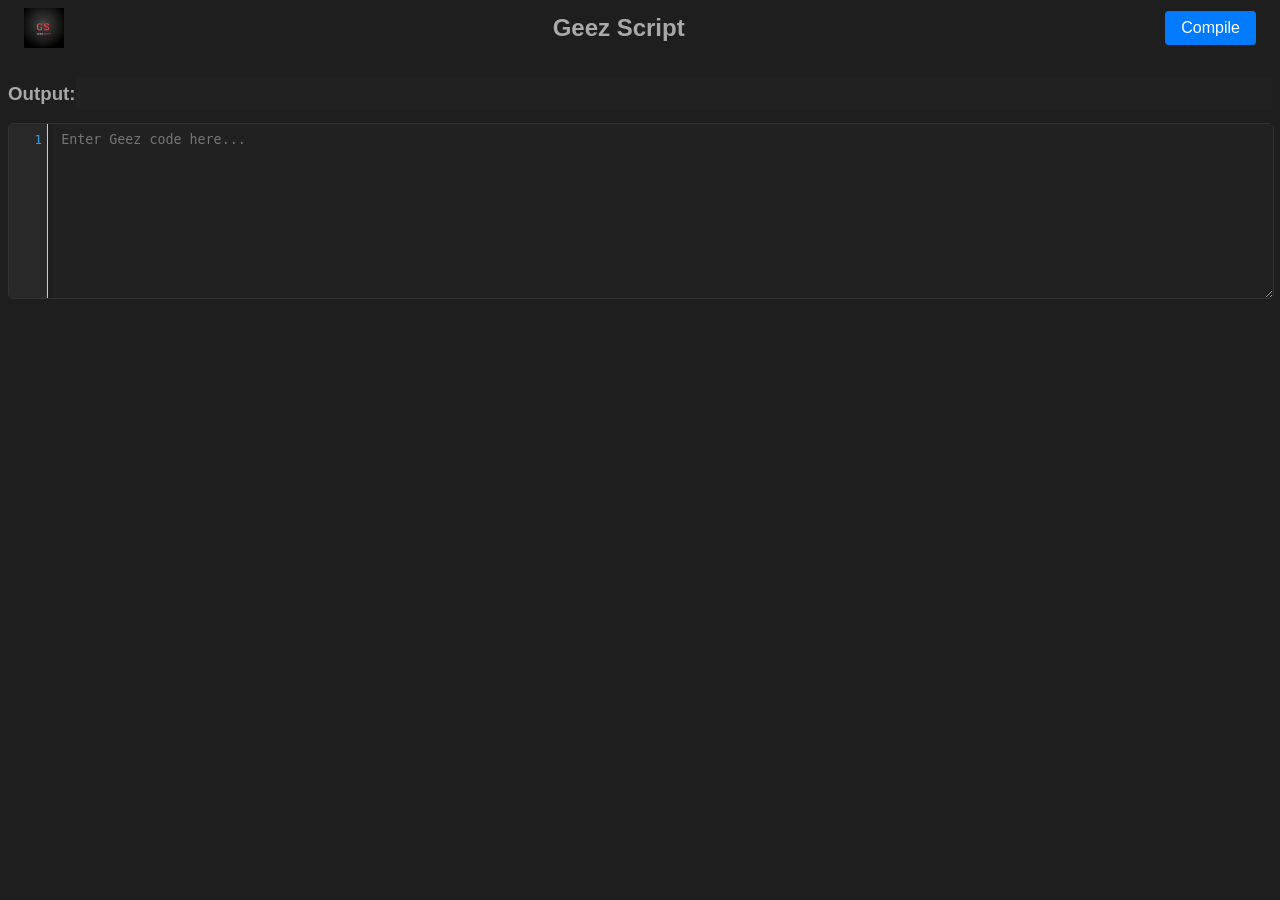
==== index.html @ 40fa7af3 "Add files via upload" ====
<!DOCTYPE html>
<html lang="en">
<head>
    <meta charset="UTF-8">
    <meta name="viewport" content="width=device-width, initial-scale=1.0">
    <title>Document</title>

    <style>
#output{
    width: 100%;
}


#line-numbers {
    padding: 8px 10px;
    display: flex;
    flex-direction: column;
    justify-content: flex-start;
    align-items: flex-end;
    border-right: 1px solid #ccc;
    background: #f7f7f7;
    white-space: pre-wrap;
    color: #3498db;
    box-sizing: border-box;
    font-family: monospace;
    line-height: 1.2;
}

#input {
    width: 100%;
    min-height: 100px; /* Increased for better visibility */
    resize: vertical; /* Allow vertical resizing */
    background: transparent;
    border: none;
    outline: none;
    color: black;
    caret-color: black;
    white-space: pre-wrap;
    font-family: monospace;
    overflow-y: hidden;
    padding: 8px;
    box-sizing: border-box;
    line-height: 1.18;
}

#line-numbers span {
    display: block;
    padding: 0;
    margin: 0;
}
.pre{
            display: none;
        }











        body {
            font-family: sans-serif;
            background-color: #1E1E1E; /* Dark background */
            color: #A9A9A9; /* Light gray text */
        }

        .code-container {
            border: 1px solid #333; /* Dark gray border */
            border-radius: 5px;
            width: 100%;
            display: flex;
            flex-direction: row;
        }

        #line-numbers {
            background-color: #282828; /* Darker gray for line numbers */
            color: #3498db; /* Lighter gray for line numbers */
            width: 40px;
            padding-right: 5px;
            text-align: right;
            margin-right: 5px;
        }

        #input {
            background-color: #212121; /* Dark gray for textarea */
            color: #A9A9A9; /* Light gray text */
            border: none;
            resize: vertical;
            width: 100%; 
            color: #3498db;
            caret-color: white;
        }

        button {
            background-color: #3498db; /* Blue button */
            color: white;
            border: none;
            padding: 10px 20px;
            border-radius: 3px;
            cursor: pointer;
        }

        #message {
            color: #FF5733; /* Red for error messages */
            margin-top: 10px;
        }

        pre {
            background-color: #212121; /* Dark gray for output */
            color: #A9A9A9; /* Light gray text */
            padding: 10px;
            border-radius: 3px;
            overflow-x: auto;
        }
.cont{
    display: flex;
}
.navbar {
    display: flex;
    justify-content: space-between;
    align-items: center;
    padding: 0 1rem;
     /* Example background color */
}

.logo,
h1 {
    display: flex;
    align-items: center;
}

.logo img {
    height: 40px; /* Adjust as needed */
    margin-right: 0.5rem; /* Space between the logo and text */
}

h1 {
    font-size: 1.5rem;
    margin: 0;
}

button {
    padding: 0.5rem 1rem;
    font-size: 1rem;
    cursor: pointer;
    background-color: #007BFF; /* Example button color */
    color: #fff;
    border: none;
    border-radius: 4px;
}

@media (max-width: 768px) {
    .navbar {
        padding: 0 0.5rem;
    }

    button {
        font-size: 0.9rem;
        padding: 0.4rem 0.8rem;
    }
}

    </style>
     
  
   
</head>
<div class="containerjs" style="display: none;">
        
    <pre class="pre" id="compiledCode"></pre>
</div>
<body>

    
</head>
<body>

    <nav class="navbar">
        
            <a href="#" class="logo">
                <img src="Gemini_Generated_Image_gel2zpgel2zpgel2.jpg" alt="Geez Script Logo">
            </a>
            <h1>Geez Script</h1>
            <button id="compile" onclick="compileCode()">Compile</button>
        
    </nav>

    
   

  
   <p id="message"></p>

   <!-- Display the compiled JavaScript code -->
  

   <!-- Display the output of the compiled code -->
  <div class="cont"> <h3>Output:</h3>
    <pre id="output"></pre>
</div>

    <!-- Container for line numbers and textarea -->
    <div class="code-container" style="flex-direction: row;display: flex;">
        <div id="line-numbers" class="line-numbers">1</div>
        <textarea id="input" rows="10" cols="50" placeholder="Enter Geez code here..." oninput="updateCode()"></textarea>
    </div>
    <br>

 
        <script>
            

    
    
    
                    const updateCode = () => {
    
                        const input = document.getElementById('input');
    
                        const code = input.value;
    
            
    
                        // Get the current caret position
    
                        const caretPos = input.selectionStart;
    
            
    
                        // Split the code into lines
    
                        const lines = code.split('\n');
    
            
    
                        // Get the current line
    
                        const currentLine = lines[lines.length - 1];
    
            
    
                        // Update the line numbers
    
                        updateLineNumbers();
    
            
    
                        // Restore the caret position
    
                        input.selectionStart = caretPos;
    
                    };
    
            
    
                    const updateLineNumbers = () => {
    
                        const textarea = document.getElementById('input');
    
                        const lineNumbers = document.getElementById('line-numbers');
    
            
    
                        const lines = textarea.value.split('\n').length;
    
                        lineNumbers.innerHTML = Array.from({ length: lines }, (_, i) => i + 1).join('<br>');
    
                    };
    
            
    
                    // Initialize line numbers on page load
    
                    window.onload = () => {
    
                        updateLineNumbers();
    
                    };


        </script>
        <script src="script.js"></script>
</body>
</html>
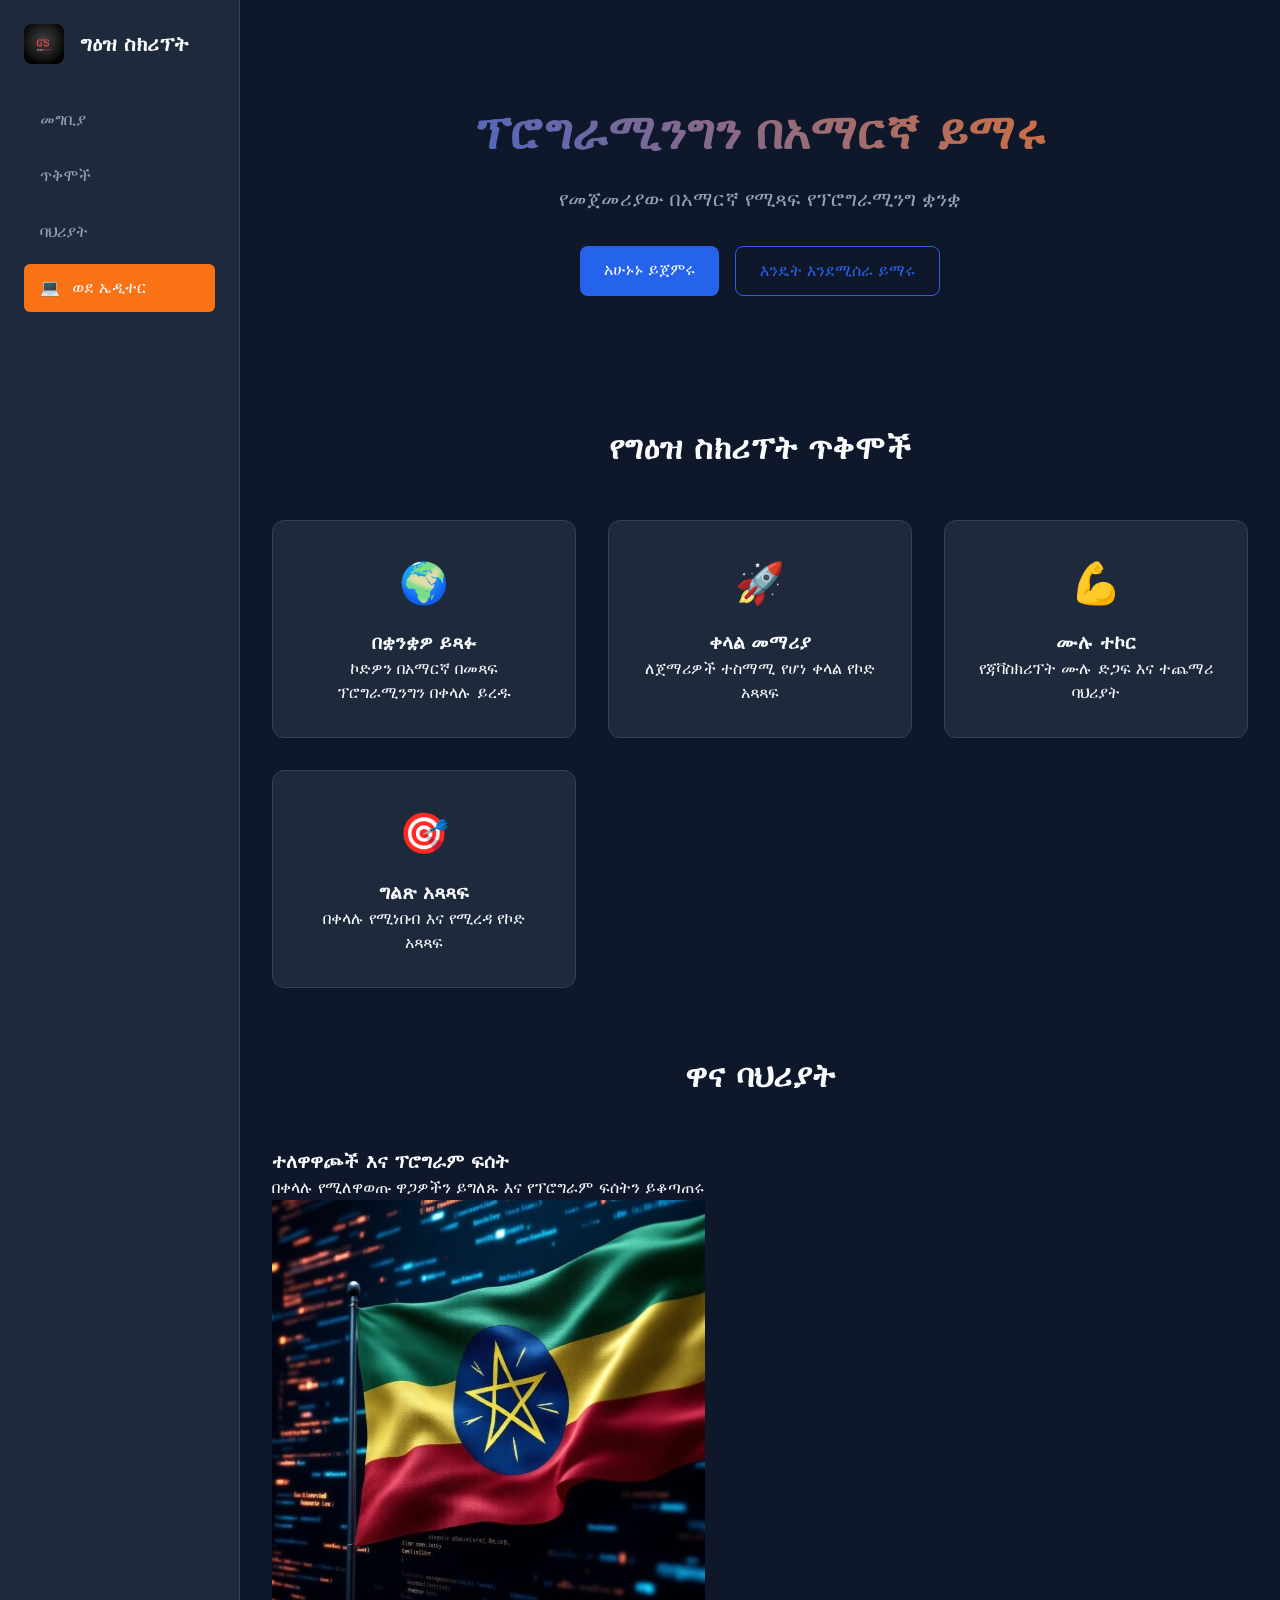
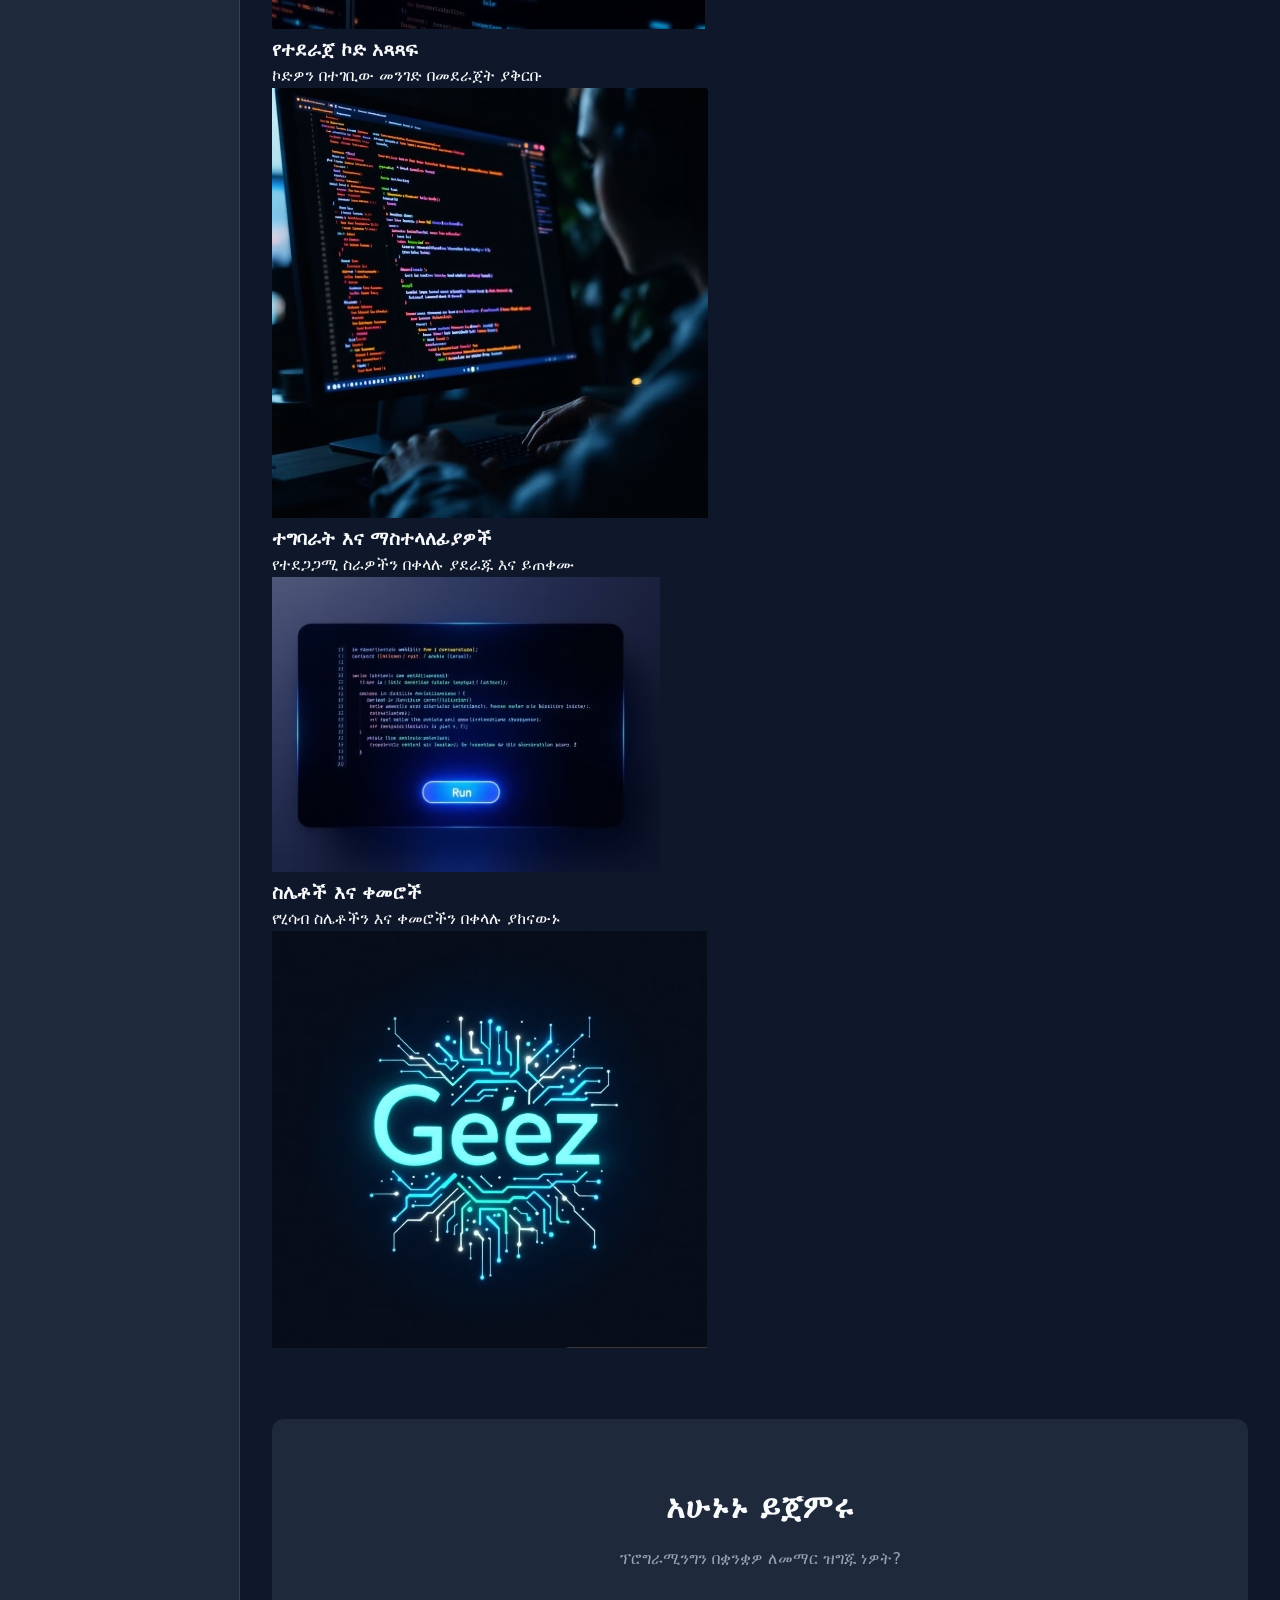
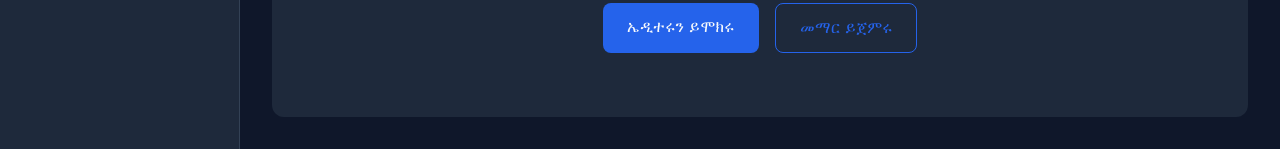
==== commit e1f62213: "Add files via upload" ====
--- a/index.html
+++ b/index.html
@@ -1,288 +1,130 @@
-<!DOCTYPE html>
-<html lang="en">
-<head>
-    <meta charset="UTF-8">
-    <meta name="viewport" content="width=device-width, initial-scale=1.0">
-    <title>Document</title>
-
-    <style>
-#output{
-    width: 100%;
-}
-
-
-#line-numbers {
-    padding: 8px 10px;
-    display: flex;
-    flex-direction: column;
-    justify-content: flex-start;
-    align-items: flex-end;
-    border-right: 1px solid #ccc;
-    background: #f7f7f7;
-    white-space: pre-wrap;
-    color: #3498db;
-    box-sizing: border-box;
-    font-family: monospace;
-    line-height: 1.2;
-}
-
-#input {
-    width: 100%;
-    min-height: 100px; /* Increased for better visibility */
-    resize: vertical; /* Allow vertical resizing */
-    background: transparent;
-    border: none;
-    outline: none;
-    color: black;
-    caret-color: black;
-    white-space: pre-wrap;
-    font-family: monospace;
-    overflow-y: hidden;
-    padding: 8px;
-    box-sizing: border-box;
-    line-height: 1.18;
-}
-
-#line-numbers span {
-    display: block;
-    padding: 0;
-    margin: 0;
-}
-.pre{
-            display: none;
-        }
-
-
-
-
-
-
-
-
-
-
-
-        body {
-            font-family: sans-serif;
-            background-color: #1E1E1E; /* Dark background */
-            color: #A9A9A9; /* Light gray text */
-        }
-
-        .code-container {
-            border: 1px solid #333; /* Dark gray border */
-            border-radius: 5px;
-            width: 100%;
-            display: flex;
-            flex-direction: row;
-        }
-
-        #line-numbers {
-            background-color: #282828; /* Darker gray for line numbers */
-            color: #3498db; /* Lighter gray for line numbers */
-            width: 40px;
-            padding-right: 5px;
-            text-align: right;
-            margin-right: 5px;
-        }
-
-        #input {
-            background-color: #212121; /* Dark gray for textarea */
-            color: #A9A9A9; /* Light gray text */
-            border: none;
-            resize: vertical;
-            width: 100%; 
-            color: #3498db;
-            caret-color: white;
-        }
-
-        button {
-            background-color: #3498db; /* Blue button */
-            color: white;
-            border: none;
-            padding: 10px 20px;
-            border-radius: 3px;
-            cursor: pointer;
-        }
-
-        #message {
-            color: #FF5733; /* Red for error messages */
-            margin-top: 10px;
-        }
-
-        pre {
-            background-color: #212121; /* Dark gray for output */
-            color: #A9A9A9; /* Light gray text */
-            padding: 10px;
-            border-radius: 3px;
-            overflow-x: auto;
-        }
-.cont{
-    display: flex;
-}
-.navbar {
-    display: flex;
-    justify-content: space-between;
-    align-items: center;
-    padding: 0 1rem;
-     /* Example background color */
-}
-
-.logo,
-h1 {
-    display: flex;
-    align-items: center;
-}
-
-.logo img {
-    height: 40px; /* Adjust as needed */
-    margin-right: 0.5rem; /* Space between the logo and text */
-}
-
-h1 {
-    font-size: 1.5rem;
-    margin: 0;
-}
-
-button {
-    padding: 0.5rem 1rem;
-    font-size: 1rem;
-    cursor: pointer;
-    background-color: #007BFF; /* Example button color */
-    color: #fff;
-    border: none;
-    border-radius: 4px;
-}
-
-@media (max-width: 768px) {
-    .navbar {
-        padding: 0 0.5rem;
-    }
-
-    button {
-        font-size: 0.9rem;
-        padding: 0.4rem 0.8rem;
-    }
-}
-
-    </style>
-     
-  
-   
-</head>
-<div class="containerjs" style="display: none;">
-        
-    <pre class="pre" id="compiledCode"></pre>
-</div>
-<body>
-
-    
-</head>
-<body>
-
-    <nav class="navbar">
-        
-            <a href="#" class="logo">
-                <img src="Gemini_Generated_Image_gel2zpgel2zpgel2.jpg" alt="Geez Script Logo">
-            </a>
-            <h1>Geez Script</h1>
-            <button id="compile" onclick="compileCode()">Compile</button>
-        
-    </nav>
-
-    
-   
-
-  
-   <p id="message"></p>
-
-   <!-- Display the compiled JavaScript code -->
-  
-
-   <!-- Display the output of the compiled code -->
-  <div class="cont"> <h3>Output:</h3>
-    <pre id="output"></pre>
-</div>
-
-    <!-- Container for line numbers and textarea -->
-    <div class="code-container" style="flex-direction: row;display: flex;">
-        <div id="line-numbers" class="line-numbers">1</div>
-        <textarea id="input" rows="10" cols="50" placeholder="Enter Geez code here..." oninput="updateCode()"></textarea>
-    </div>
-    <br>
-
- 
-        <script>
-            
-
-    
-    
-    
-                    const updateCode = () => {
-    
-                        const input = document.getElementById('input');
-    
-                        const code = input.value;
-    
-            
-    
-                        // Get the current caret position
-    
-                        const caretPos = input.selectionStart;
-    
-            
-    
-                        // Split the code into lines
-    
-                        const lines = code.split('\n');
-    
-            
-    
-                        // Get the current line
-    
-                        const currentLine = lines[lines.length - 1];
-    
-            
-    
-                        // Update the line numbers
-    
-                        updateLineNumbers();
-    
-            
-    
-                        // Restore the caret position
-    
-                        input.selectionStart = caretPos;
-    
-                    };
-    
-            
-    
-                    const updateLineNumbers = () => {
-    
-                        const textarea = document.getElementById('input');
-    
-                        const lineNumbers = document.getElementById('line-numbers');
-    
-            
-    
-                        const lines = textarea.value.split('\n').length;
-    
-                        lineNumbers.innerHTML = Array.from({ length: lines }, (_, i) => i + 1).join('<br>');
-    
-                    };
-    
-            
-    
-                    // Initialize line numbers on page load
-    
-                    window.onload = () => {
-    
-                        updateLineNumbers();
-    
-                    };
-
-
-        </script>
-        <script src="script.js"></script>
-</body>
-</html>+<!DOCTYPE html>
+<html lang="am">
+<head>
+    <meta charset="UTF-8">
+    <meta name="viewport" content="width=device-width, initial-scale=1.0">
+    <title>ግዕዝ ስክሪፕት - የፕሮግራሚንግ ቋንቋ</title>
+    <link rel="stylesheet" href="style.css">
+</head>
+<body>
+    <div class="app-container">
+        <!-- Sidebar -->
+        <aside class="sidebar">
+            <div class="logo-container">
+                <img src="Gemini_Generated_Image_gel2zpgel2zpgel2.jpg" alt="Geez Script Logo">
+                <h1>ግዕዝ ስክሪፕት</h1>
+            </div>
+            <nav class="nav-menu">
+                <a href="#intro" class="nav-item">መግቢያ</a>
+                <a href="#benefits" class="nav-item">ጥቅሞች</a>
+                <a href="#features" class="nav-item">ባህሪያት</a>
+                <a href="editor.html" class="nav-item editor-link">
+                    <span>💻</span> ወደ ኤዲተር
+                </a>
+            </nav>
+        </aside>
+
+        <!-- Main Content -->
+        <main class="landing-content">
+            <!-- Hero Section -->
+            <section id="intro" class="hero-section">
+                <div class="hero-content">
+                    <h1 class="hero-title">ፕሮግራሚንግን በአማርኛ ይማሩ</h1>
+                    <p class="hero-subtitle">የመጀመሪያው በአማርኛ የሚጻፍ የፕሮግራሚንግ ቋንቋ</p>
+                    <div class="hero-actions">
+                        <a href="editor.html" class="primary-btn">አሁኑኑ ይጀምሩ</a>
+                        <a href="tutorial.html" class="secondary-btn">እንዴት እንደሚሰራ ይማሩ</a>
+                    </div>
+                </div>
+            </section>
+
+            <!-- Benefits Section -->
+            <section id="benefits" class="benefits-section">
+                <h2 class="section-title">የግዕዝ ስክሪፕት ጥቅሞች</h2>
+                <div class="benefits-grid">
+                    <div class="benefit-card">
+                        <span class="benefit-icon">🌍</span>
+                        <h3>በቋንቋዎ ይጻፉ</h3>
+                        <p>ኮድዎን በአማርኛ በመጻፍ ፕሮግራሚንግን በቀላሉ ይረዱ</p>
+                    </div>
+                    <div class="benefit-card">
+                        <span class="benefit-icon">🚀</span>
+                        <h3>ቀላል መማሪያ</h3>
+                        <p>ለጀማሪዎች ተስማሚ የሆነ ቀላል የኮድ አጻጻፍ</p>
+                    </div>
+                    <div class="benefit-card">
+                        <span class="benefit-icon">💪</span>
+                        <h3>ሙሉ ተኮር</h3>
+                        <p>የጃቫስክሪፕት ሙሉ ድጋፍ እና ተጨማሪ ባህሪያት</p>
+                    </div>
+                    <div class="benefit-card">
+                        <span class="benefit-icon">🎯</span>
+                        <h3>ግልጽ አጻጻፍ</h3>
+                        <p>በቀላሉ የሚነበብ እና የሚረዳ የኮድ አጻጻፍ</p>
+                    </div>
+                </div>
+            </section>
+
+            <!-- Features Section -->
+            <section id="features" class="features-section">
+                <h2 class="section-title">ዋና ባህሪያት</h2>
+                <div class="features-showcase">
+                    <!-- Feature 1: Code Editor -->
+                    <div class="feature-item">
+                        <div class="feature-content">
+                            <h3>ተለዋዋጮች እና ፕሮግራም ፍሰት</h3>
+                            <p>በቀላሉ የሚለዋወጡ ዋጋዎችን ይግለጹ እና የፕሮግራም ፍሰትን ይቆጣጠሩ</p>
+                        </div>
+                        <div class="feature-image">
+                            <img src="Screenshot_8-4-2025_5228_gamma.app.jpeg" alt="Code Editor Screenshot" loading="lazy">
+                        </div>
+                    </div>
+
+                    <!-- Feature 2: Variables and Functions -->
+                    <div class="feature-item reverse">
+                        <div class="feature-content">
+                            <h3>የተደራጀ ኮድ አጻጻፍ</h3>
+                            <p>ኮድዎን በተገቢው መንገድ በመደራጀት ያቅርቡ</p>
+                        </div>
+                        <div class="feature-image">
+                            <img src="Screenshot_8-4-2025_52317_gamma.app.jpeg" alt="Variables and Functions Screenshot" loading="lazy">
+                        </div>
+                    </div>
+
+                    <!-- Feature 3: Control Flow -->
+                    <div class="feature-item">
+                        <div class="feature-content">
+                            <h3>ተግባራት እና ማስተላለፊያዎች</h3>
+                            <p>የተደጋጋሚ ስራዎችን በቀላሉ ያደራጁ እና ይጠቀሙ</p>
+                        </div>
+                        <div class="feature-image">
+                            <img src="Screenshot_8-4-2025_52451_gamma.app.jpeg" alt="Control Flow Screenshot" loading="lazy">
+                        </div>
+                    </div>
+
+                    <!-- Feature 4: Math Operations -->
+                    <div class="feature-item reverse">
+                        <div class="feature-content">
+                            <h3>ስሌቶች እና ቀመሮች</h3>
+                            <p>የሂሳብ ስሌቶችን እና ቀመሮችን በቀላሉ ያከናውኑ</p>
+                        </div>
+                        <div class="feature-image">
+                            <img src="Screenshot_8-4-2025_52912_gamma.app.jpeg" alt="Math Operations Screenshot" loading="lazy">
+                        </div>
+                    </div>
+                </div>
+            </section>
+
+            <!-- Call to Action -->
+            <section class="cta-section">
+                <h2>አሁኑኑ ይጀምሩ</h2>
+                <p>ፕሮግራሚንግን በቋንቋዎ ለመማር ዝግጁ ነዎት?</p>
+                <div class="cta-buttons">
+                    <a href="editor.html" class="primary-btn">ኤዲተሩን ይሞክሩ</a>
+                    <a href="tutorial.html" class="secondary-btn">መማር ይጀምሩ</a>
+                </div>
+            </section>
+        </main>
+    </div>
+</body>
+</html>
--- a/style.css
+++ b/style.css
@@ -0,0 +1,616 @@
+:root {
+    --primary: #2563eb;
+    --primary-dark: #1d4ed8;
+    --surface: #1e293b;
+    --surface-dark: #0f172a;
+    --text: #f8fafc;
+    --text-muted: #94a3b8;
+    --border: #334155;
+    --accent: #f97316;
+    --error: #ef4444;
+    --success: #22c55e;
+}
+
+* {
+    margin: 0;
+    padding: 0;
+    box-sizing: border-box;
+}
+
+body {
+    font-family: system-ui, -apple-system, sans-serif;
+    background-color: var(--surface-dark);
+    color: var(--text);
+    line-height: 1.5;
+}
+
+.app-container {
+    display: flex;
+    min-height: 100vh;
+}
+
+/* Sidebar */
+.sidebar {
+    width: 240px;
+    background-color: var(--surface);
+    padding: 1.5rem;
+    border-right: 1px solid var(--border);
+}
+
+.logo-container {
+    display: flex;
+    align-items: center;
+    gap: 1rem;
+    margin-bottom: 2rem;
+}
+
+.logo-container img {
+    width: 40px;
+    height: 40px;
+    border-radius: 8px;
+}
+
+.logo-container h1 {
+    font-size: 1.25rem;
+    font-weight: 600;
+}
+
+.nav-menu {
+    display: flex;
+    flex-direction: column;
+    gap: 0.5rem;
+}
+
+.nav-link {
+    display: flex;
+    align-items: center;
+    gap: 0.75rem;
+    padding: 0.75rem 1rem;
+    color: var(--text-muted);
+    text-decoration: none;
+    border-radius: 6px;
+    transition: all 0.2s;
+}
+
+.nav-link:hover, .nav-link.active {
+    background-color: var(--primary);
+    color: var(--text);
+}
+
+/* Main Content */
+.main-content {
+    flex: 1;
+    padding: 2rem;
+    overflow-y: auto;
+}
+
+.editor-header {
+    display: flex;
+    justify-content: space-between;
+    align-items: center;
+    margin-bottom: 1.5rem;
+}
+
+.file-info {
+    display: flex;
+    flex-direction: column;
+}
+
+.file-name {
+    font-size: 1.25rem;
+    font-weight: 600;
+}
+
+.file-type {
+    color: var(--text-muted);
+    font-size: 0.875rem;
+}
+
+/* Buttons */
+.editor-actions {
+    display: flex;
+    gap: 1rem;
+}
+
+.action-btn {
+    display: flex;
+    align-items: center;
+    gap: 0.5rem;
+    padding: 0.75rem 1.25rem;
+    border: 1px solid var(--border);
+    background: transparent;
+    color: var(--text);
+    border-radius: 6px;
+    cursor: pointer;
+    transition: all 0.2s;
+    font-size: 0.9rem;
+}
+
+.action-btn:hover {
+    background-color: var(--surface);
+}
+
+.action-btn.primary {
+    background-color: var(--primary);
+    border-color: var(--primary);
+}
+
+.action-btn.primary:hover {
+    background-color: var(--primary-dark);
+}
+
+.action-btn.secondary {
+    background-color: var(--accent);
+    border-color: var(--accent);
+}
+
+.action-btn.secondary:hover {
+    opacity: 0.9;
+}
+
+/* Workspace Layout */
+.workspace {
+    display: grid;
+    grid-template-columns: 1fr;
+    gap: 1.5rem;
+}
+
+/* Code Editor */
+.editor-section {
+    background-color: var(--surface);
+    border-radius: 8px;
+    border: 1px solid var(--border);
+    overflow: hidden;
+}
+
+.code-editor {
+    position: relative;
+    height: 400px;
+}
+
+.line-numbers {
+    position: absolute;
+    left: 0;
+    top: 0;
+    height: 100%;
+    width: 50px;
+    background-color: var(--surface-dark);
+    border-right: 1px solid var(--border);
+    color: var(--text-muted);
+    text-align: right;
+    padding: 1rem 0.5rem;
+    -webkit-user-select: none;
+    user-select: none;
+    font-family: 'Fira Code', monospace;
+    font-size: 0.9rem;
+}
+
+#input {
+    position: absolute;
+    left: 50px;
+    top: 0;
+    width: calc(100% - 50px);
+    height: 100%;
+    padding: 1rem;
+    background-color: var(--surface);
+    color: var(--text);
+    border: none;
+    font-family: 'Fira Code', monospace;
+    font-size: 0.9rem;
+    line-height: 1.6;
+    resize: none;
+    outline: none;
+}
+
+/* Output Section */
+.output-section > * {
+    margin-bottom: 1.5rem;
+}
+
+.output-section > *:last-child {
+    margin-bottom: 0;
+}
+
+.output-container, .compiled-code {
+    background-color: var(--surface);
+    border-radius: 8px;
+    border: 1px solid var(--border);
+    overflow: hidden;
+}
+
+.output-header, .code-header {
+    display: flex;
+    justify-content: space-between;
+    align-items: center;
+    padding: 1rem;
+    background-color: var(--surface-dark);
+    border-bottom: 1px solid var(--border);
+}
+
+.status-message {
+    font-size: 0.875rem;
+    color: var(--success);
+}
+
+.status-message.error {
+    color: var(--error);
+}
+
+.output-content, .compiled-content {
+    padding: 1rem;
+    min-height: 100px;
+    max-height: 200px;
+    overflow-y: auto;
+    font-family: 'Fira Code', monospace;
+    font-size: 0.9rem;
+    color: var(--text);
+    background-color: var(--surface);
+}
+
+.toggle-btn {
+    padding: 0.5rem 1rem;
+    background-color: var(--surface);
+    border: 1px solid var(--border);
+    color: var(--text);
+    border-radius: 4px;
+    cursor: pointer;
+    font-size: 0.875rem;
+    transition: all 0.2s;
+}
+
+.toggle-btn:hover {
+    background-color: var(--surface-dark);
+}
+
+/* Responsive Design */
+@media (max-width: 768px) {
+    .app-container {
+        flex-direction: column;
+    }
+
+    .sidebar {
+        width: 100%;
+        padding: 1rem;
+    }
+
+    .main-content {
+        padding: 1rem;
+    }
+
+    .editor-header {
+        flex-direction: column;
+        gap: 1rem;
+    }
+
+    .editor-actions {
+        width: 100%;
+        justify-content: stretch;
+    }
+
+    .action-btn {
+        flex: 1;
+        justify-content: center;
+    }
+}
+
+/* Add these styles for the tutorial page */
+.tutorial-content {
+    flex: 1;
+    padding: 2rem;
+    max-width: 1200px;
+    margin: 0 auto;
+}
+
+.tutorial-section {
+    margin-bottom: 4rem;
+}
+
+.section-header {
+    display: flex;
+    justify-content: space-between;
+    align-items: center;
+    margin-bottom: 2rem;
+}
+
+.section-number {
+    font-size: 2.5rem;
+    font-weight: bold;
+    color: var(--primary);
+    opacity: 0.5;
+}
+
+.content-box {
+    background-color: var(--surface);
+    border-radius: 12px;
+    padding: 2rem;
+    border: 1px solid var(--border);
+}
+
+.feature-grid {
+    display: grid;
+    grid-template-columns: repeat(auto-fit, minmax(250px, 1fr));
+    gap: 2rem;
+    margin-top: 2rem;
+}
+
+.feature-card {
+    background-color: var(--surface-dark);
+    padding: 2rem;
+    border-radius: 8px;
+    border: 1px solid var(--border);
+    text-align: center;
+}
+
+.feature-icon {
+    font-size: 2rem;
+    margin-bottom: 1rem;
+    display: block;
+}
+
+.code-example {
+    margin-top: 2rem;
+    background-color: var(--surface-dark);
+    border-radius: 8px;
+    overflow: hidden;
+}
+
+.example-header {
+    display: flex;
+    justify-content: space-between;
+    align-items: center;
+    padding: 1rem;
+    background-color: var(--surface);
+    border-bottom: 1px solid var(--border);
+}
+
+.run-btn {
+    background-color: var(--primary);
+    color: var(--text);
+    border: none;
+    padding: 0.5rem 1rem;
+    border-radius: 4px;
+    cursor: pointer;
+    transition: all 0.2s;
+}
+
+.run-btn:hover {
+    background-color: var(--primary-dark);
+}
+
+.code {
+    padding: 1.5rem;
+    margin: 0;
+    background-color: var(--surface-dark);
+    font-family: 'Fira Code', monospace;
+    font-size: 0.9rem;
+    line-height: 1.6;
+}
+
+.example-output {
+    display: none;
+    padding: 1rem;
+    background-color: var(--surface);
+    border-top: 1px solid var(--border);
+    font-family: 'Fira Code', monospace;
+}
+
+/* Add styles for inline code */
+code {
+    background-color: var(--surface-dark);
+    padding: 0.2rem 0.4rem;
+    border-radius: 4px;
+    font-family: 'Fira Code', monospace;
+    font-size: 0.9rem;
+}
+
+/* Update sidebar styles for tutorial */
+.nav-item {
+    display: flex;
+    align-items: center;
+    gap: 0.75rem;
+    padding: 0.75rem 1rem;
+    color: var(--text-muted);
+    text-decoration: none;
+    border-radius: 6px;
+    transition: all 0.2s;
+}
+
+.nav-item:hover, .nav-item.active {
+    background-color: var(--primary);
+    color: var(--text);
+}
+
+.editor-link {
+    margin-top: auto;
+    background-color: var(--accent);
+    color: var(--text);
+}
+
+.editor-link:hover {
+    background-color: var(--accent);
+    opacity: 0.9;
+}
+
+/* Add webkit prefix for user-select */
+.line-numbers {
+    -webkit-user-select: none;
+    user-select: none;
+}
+
+/* Add these styles for the keywords section */
+.keywords-grid {
+    display: grid;
+    grid-template-columns: repeat(auto-fit, minmax(250px, 1fr));
+    gap: 2rem;
+}
+
+.keyword-card {
+    background-color: var(--surface-dark);
+    padding: 1.5rem;
+    border-radius: 8px;
+    border: 1px solid var(--border);
+}
+
+.keyword-card h3 {
+    margin-bottom: 1rem;
+    color: var(--primary);
+}
+
+.keyword-list {
+    list-style: none;
+}
+
+.keyword-list li {
+    margin-bottom: 0.75rem;
+    display: flex;
+    align-items: center;
+    gap: 0.5rem;
+}
+
+.keyword-list code {
+    color: var(--accent);
+}
+
+.keyword-table {
+    overflow-x: auto;
+}
+
+table {
+    width: 100%;
+    border-collapse: collapse;
+    margin: 1rem 0;
+}
+
+th, td {
+    padding: 0.75rem;
+    text-align: left;
+    border-bottom: 1px solid var(--border);
+}
+
+th {
+    background-color: var(--surface-dark);
+    color: var(--primary);
+    font-weight: 600;
+}
+
+td code {
+    color: var(--accent);
+}
+
+/* Add these styles for the landing page */
+.landing-content {
+    flex: 1;
+    padding: 2rem;
+    max-width: 1200px;
+    margin: 0 auto;
+}
+
+.hero-section {
+    text-align: center;
+    padding: 4rem 0;
+    margin-bottom: 4rem;
+}
+
+.hero-title {
+    font-size: 3rem;
+    margin-bottom: 1rem;
+    background: linear-gradient(45deg, var(--primary), var(--accent));
+    -webkit-background-clip: text;
+    -webkit-text-fill-color: transparent;
+}
+
+.hero-subtitle {
+    font-size: 1.25rem;
+    color: var(--text-muted);
+    margin-bottom: 2rem;
+}
+
+.hero-actions {
+    display: flex;
+    gap: 1rem;
+    justify-content: center;
+}
+
+.primary-btn, .secondary-btn {
+    padding: 0.75rem 1.5rem;
+    border-radius: 8px;
+    font-size: 1rem;
+    text-decoration: none;
+    transition: all 0.2s;
+}
+
+.primary-btn {
+    background-color: var(--primary);
+    color: var(--text);
+}
+
+.primary-btn:hover {
+    background-color: var(--primary-dark);
+}
+
+.secondary-btn {
+    border: 1px solid var(--primary);
+    color: var(--primary);
+}
+
+.secondary-btn:hover {
+    background-color: var(--primary);
+    color: var(--text);
+}
+
+.section-title {
+    text-align: center;
+    margin-bottom: 3rem;
+    font-size: 2rem;
+}
+
+.benefits-grid, .features-grid {
+    display: grid;
+    grid-template-columns: repeat(auto-fit, minmax(250px, 1fr));
+    gap: 2rem;
+    margin-bottom: 4rem;
+}
+
+.benefit-card, .feature-card {
+    background-color: var(--surface);
+    padding: 2rem;
+    border-radius: 12px;
+    text-align: center;
+    border: 1px solid var(--border);
+    transition: all 0.2s;
+}
+
+.benefit-card:hover, .feature-card:hover {
+    transform: translateY(-5px);
+    box-shadow: 0 10px 20px rgba(0, 0, 0, 0.1);
+}
+
+.benefit-icon {
+    font-size: 2.5rem;
+    margin-bottom: 1rem;
+    display: block;
+}
+
+.cta-section {
+    text-align: center;
+    padding: 4rem 0;
+    background-color: var(--surface);
+    border-radius: 12px;
+    margin-top: 4rem;
+}
+
+.cta-section h2 {
+    font-size: 2rem;
+    margin-bottom: 1rem;
+}
+
+.cta-section p {
+    color: var(--text-muted);
+    margin-bottom: 2rem;
+}
+
+.cta-buttons {
+    display: flex;
+    gap: 1rem;
+    justify-content: center;
+} 
